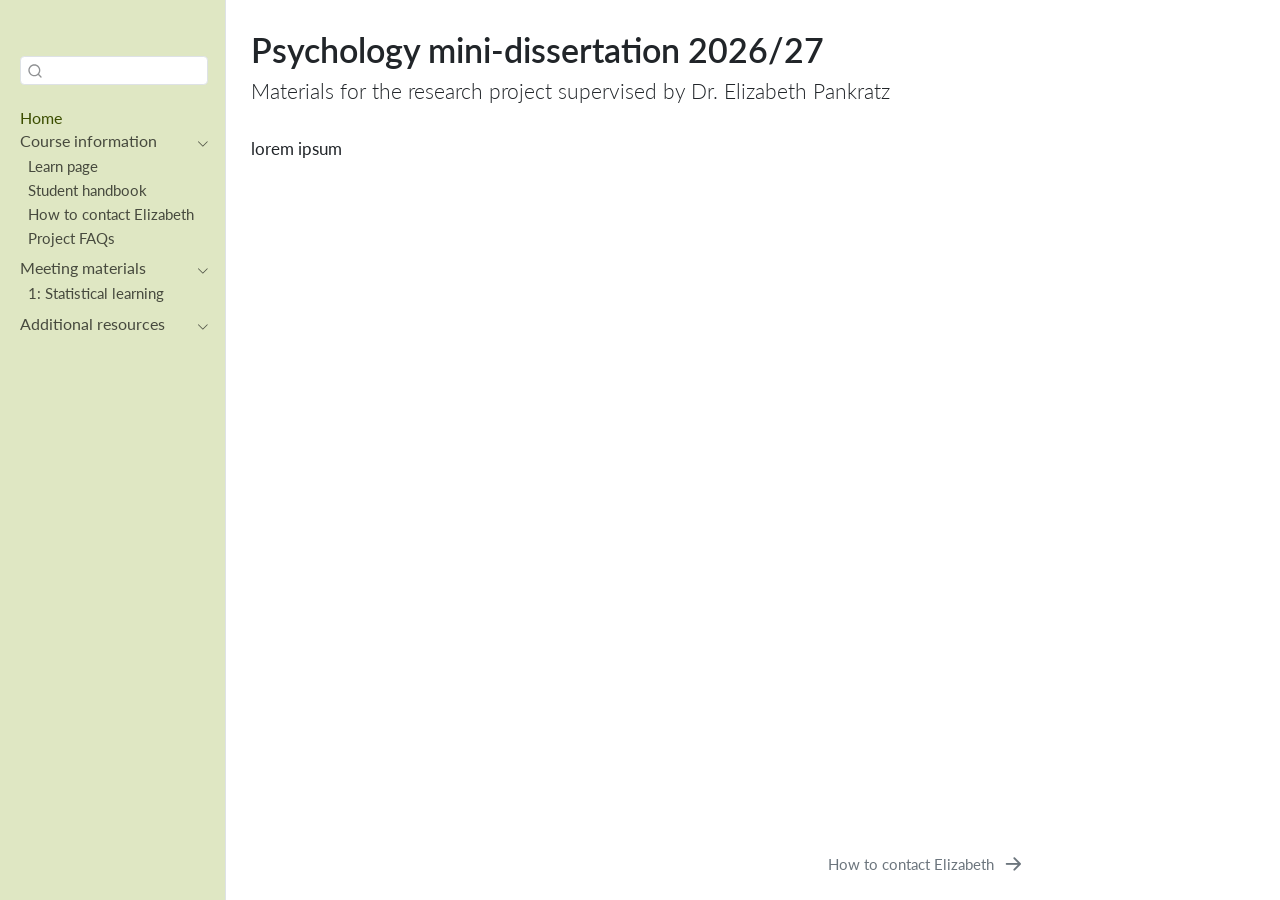
==== docs/index.html @ 341b603c "initial commit" ====
<!DOCTYPE html>
<html xmlns="http://www.w3.org/1999/xhtml" lang="en" xml:lang="en"><head>

<meta charset="utf-8">
<meta name="generator" content="quarto-1.8.24">

<meta name="viewport" content="width=device-width, initial-scale=1.0, user-scalable=yes">


<title>Psychology mini-dissertation 2026/27 – Minidiss 26/27</title>
<style>
code{white-space: pre-wrap;}
span.smallcaps{font-variant: small-caps;}
div.columns{display: flex; gap: min(4vw, 1.5em);}
div.column{flex: auto; overflow-x: auto;}
div.hanging-indent{margin-left: 1.5em; text-indent: -1.5em;}
ul.task-list{list-style: none;}
ul.task-list li input[type="checkbox"] {
  width: 0.8em;
  margin: 0 0.8em 0.2em -1em; /* quarto-specific, see https://github.com/quarto-dev/quarto-cli/issues/4556 */ 
  vertical-align: middle;
}
</style>


<script src="site_libs/quarto-nav/quarto-nav.js"></script>
<script src="site_libs/clipboard/clipboard.min.js"></script>
<script src="site_libs/quarto-search/autocomplete.umd.js"></script>
<script src="site_libs/quarto-search/fuse.min.js"></script>
<script src="site_libs/quarto-search/quarto-search.js"></script>
<meta name="quarto:offset" content="./">
<link href="./info/contact.html" rel="next">
<script src="site_libs/quarto-html/quarto.js" type="module"></script>
<script src="site_libs/quarto-html/tabsets/tabsets.js" type="module"></script>
<script src="site_libs/quarto-html/axe/axe-check.js" type="module"></script>
<script src="site_libs/quarto-html/popper.min.js"></script>
<script src="site_libs/quarto-html/tippy.umd.min.js"></script>
<script src="site_libs/quarto-html/anchor.min.js"></script>
<link href="site_libs/quarto-html/tippy.css" rel="stylesheet">
<link href="site_libs/quarto-html/quarto-syntax-highlighting-dc55a5b9e770e841cd82e46aadbfb9b0.css" rel="stylesheet" id="quarto-text-highlighting-styles">
<script src="site_libs/bootstrap/bootstrap.min.js"></script>
<link href="site_libs/bootstrap/bootstrap-icons.css" rel="stylesheet">
<link href="site_libs/bootstrap/bootstrap-1fd0e3298562fbcdda436fa4a0d8f8a4.min.css" rel="stylesheet" append-hash="true" id="quarto-bootstrap" data-mode="light">
<script id="quarto-search-options" type="application/json">{
  "location": "sidebar",
  "copy-button": false,
  "collapse-after": 3,
  "panel-placement": "start",
  "type": "textbox",
  "limit": 50,
  "keyboard-shortcut": [
    "f",
    "/",
    "s"
  ],
  "show-item-context": false,
  "language": {
    "search-no-results-text": "No results",
    "search-matching-documents-text": "matching documents",
    "search-copy-link-title": "Copy link to search",
    "search-hide-matches-text": "Hide additional matches",
    "search-more-match-text": "more match in this document",
    "search-more-matches-text": "more matches in this document",
    "search-clear-button-title": "Clear",
    "search-text-placeholder": "",
    "search-detached-cancel-button-title": "Cancel",
    "search-submit-button-title": "Submit",
    "search-label": "Search"
  }
}</script>


<link rel="stylesheet" href="styles.css">
</head>

<body class="nav-sidebar docked quarto-light">

<div id="quarto-search-results"></div>
  <header id="quarto-header" class="headroom fixed-top">
  <nav class="quarto-secondary-nav">
    <div class="container-fluid d-flex">
      <button type="button" class="quarto-btn-toggle btn" data-bs-toggle="collapse" role="button" data-bs-target=".quarto-sidebar-collapse-item" aria-controls="quarto-sidebar" aria-expanded="false" aria-label="Toggle sidebar navigation" onclick="if (window.quartoToggleHeadroom) { window.quartoToggleHeadroom(); }">
        <i class="bi bi-layout-text-sidebar-reverse"></i>
      </button>
        <nav class="quarto-page-breadcrumbs" aria-label="breadcrumb"><ol class="breadcrumb"><li class="breadcrumb-item"><a href="./index.html">Home</a></li></ol></nav>
        <a class="flex-grow-1" role="navigation" data-bs-toggle="collapse" data-bs-target=".quarto-sidebar-collapse-item" aria-controls="quarto-sidebar" aria-expanded="false" aria-label="Toggle sidebar navigation" onclick="if (window.quartoToggleHeadroom) { window.quartoToggleHeadroom(); }">      
        </a>
      <button type="button" class="btn quarto-search-button" aria-label="Search" onclick="window.quartoOpenSearch();">
        <i class="bi bi-search"></i>
      </button>
    </div>
  </nav>
</header>
<!-- content -->
<div id="quarto-content" class="quarto-container page-columns page-rows-contents page-layout-article">
<!-- sidebar -->
  <nav id="quarto-sidebar" class="sidebar collapse collapse-horizontal quarto-sidebar-collapse-item sidebar-navigation docked overflow-auto">
    <div class="pt-lg-2 mt-2 text-left sidebar-header">
      <a href="./index.html" class="sidebar-logo-link">
      </a>
      </div>
        <div class="mt-2 flex-shrink-0 align-items-center">
        <div class="sidebar-search">
        <div id="quarto-search" class="" title="Search"></div>
        </div>
        </div>
    <div class="sidebar-menu-container"> 
    <ul class="list-unstyled mt-1">
        <li class="sidebar-item">
  <div class="sidebar-item-container"> 
  <a href="./index.html" class="sidebar-item-text sidebar-link active">
 <span class="menu-text">Home</span></a>
  </div>
</li>
        <li class="sidebar-item sidebar-item-section">
      <div class="sidebar-item-container"> 
            <a class="sidebar-item-text sidebar-link text-start" data-bs-toggle="collapse" data-bs-target="#quarto-sidebar-section-1" role="navigation" aria-expanded="true">
 <span class="menu-text">Course information</span></a>
          <a class="sidebar-item-toggle text-start" data-bs-toggle="collapse" data-bs-target="#quarto-sidebar-section-1" role="navigation" aria-expanded="true" aria-label="Toggle section">
            <i class="bi bi-chevron-right ms-2"></i>
          </a> 
      </div>
      <ul id="quarto-sidebar-section-1" class="collapse list-unstyled sidebar-section depth1 show">  
          <li class="sidebar-item">
  <div class="sidebar-item-container"> 
  <a href="https://elizabethpankratz.github.io/" class="sidebar-item-text sidebar-link" target="_blank">
 <span class="menu-text">Learn page</span></a>
  </div>
</li>
          <li class="sidebar-item">
  <div class="sidebar-item-container"> 
  <a href="https://elizabethpankratz.github.io/" class="sidebar-item-text sidebar-link" target="_blank">
 <span class="menu-text">Student handbook</span></a>
  </div>
</li>
          <li class="sidebar-item">
  <div class="sidebar-item-container"> 
  <a href="./info/contact.html" class="sidebar-item-text sidebar-link">
 <span class="menu-text">How to contact Elizabeth</span></a>
  </div>
</li>
          <li class="sidebar-item">
  <div class="sidebar-item-container"> 
  <a href="./info/faqs.html" class="sidebar-item-text sidebar-link">
 <span class="menu-text">Project FAQs</span></a>
  </div>
</li>
      </ul>
  </li>
        <li class="sidebar-item sidebar-item-section">
      <div class="sidebar-item-container"> 
            <a class="sidebar-item-text sidebar-link text-start" data-bs-toggle="collapse" data-bs-target="#quarto-sidebar-section-2" role="navigation" aria-expanded="true">
 <span class="menu-text">Meeting materials</span></a>
          <a class="sidebar-item-toggle text-start" data-bs-toggle="collapse" data-bs-target="#quarto-sidebar-section-2" role="navigation" aria-expanded="true" aria-label="Toggle section">
            <i class="bi bi-chevron-right ms-2"></i>
          </a> 
      </div>
      <ul id="quarto-sidebar-section-2" class="collapse list-unstyled sidebar-section depth1 show">  
          <li class="sidebar-item">
  <div class="sidebar-item-container"> 
  <a href="./meetings/1.html" class="sidebar-item-text sidebar-link">
 <span class="menu-text">1: Statistical learning</span></a>
  </div>
</li>
      </ul>
  </li>
        <li class="sidebar-item sidebar-item-section">
      <div class="sidebar-item-container"> 
            <a class="sidebar-item-text sidebar-link text-start" data-bs-toggle="collapse" data-bs-target="#quarto-sidebar-section-3" role="navigation" aria-expanded="true">
 <span class="menu-text">Additional resources</span></a>
          <a class="sidebar-item-toggle text-start" data-bs-toggle="collapse" data-bs-target="#quarto-sidebar-section-3" role="navigation" aria-expanded="true" aria-label="Toggle section">
            <i class="bi bi-chevron-right ms-2"></i>
          </a> 
      </div>
      <ul id="quarto-sidebar-section-3" class="collapse list-unstyled sidebar-section depth1 show">  
      </ul>
  </li>
    </ul>
    </div>
</nav>
<div id="quarto-sidebar-glass" class="quarto-sidebar-collapse-item" data-bs-toggle="collapse" data-bs-target=".quarto-sidebar-collapse-item"></div>
<!-- margin-sidebar -->
    <div id="quarto-margin-sidebar" class="sidebar margin-sidebar zindex-bottom">
        
    </div>
<!-- main -->
<main class="content" id="quarto-document-content">

<header id="title-block-header" class="quarto-title-block default">
<div class="quarto-title">
<h1 class="title">Psychology mini-dissertation 2026/27</h1>
<p class="subtitle lead">Materials for the research project supervised by Dr.&nbsp;Elizabeth Pankratz</p>
</div>



<div class="quarto-title-meta">

    
  
    
  </div>
  


</header>


<p>lorem ipsum</p>
<!-- 
 THEME COLOURS:
 
 links (darkest):
 #789C00
 
 navbar (lightest):
 #DFE7C3

 medium:
 #C9D79B
-->



</main> <!-- /main -->
<script id="quarto-html-after-body" type="application/javascript">
  window.document.addEventListener("DOMContentLoaded", function (event) {
    const icon = "";
    const anchorJS = new window.AnchorJS();
    anchorJS.options = {
      placement: 'right',
      icon: icon
    };
    anchorJS.add('.anchored');
    const isCodeAnnotation = (el) => {
      for (const clz of el.classList) {
        if (clz.startsWith('code-annotation-')) {                     
          return true;
        }
      }
      return false;
    }
    const onCopySuccess = function(e) {
      // button target
      const button = e.trigger;
      // don't keep focus
      button.blur();
      // flash "checked"
      button.classList.add('code-copy-button-checked');
      var currentTitle = button.getAttribute("title");
      button.setAttribute("title", "Copied!");
      let tooltip;
      if (window.bootstrap) {
        button.setAttribute("data-bs-toggle", "tooltip");
        button.setAttribute("data-bs-placement", "left");
        button.setAttribute("data-bs-title", "Copied!");
        tooltip = new bootstrap.Tooltip(button, 
          { trigger: "manual", 
            customClass: "code-copy-button-tooltip",
            offset: [0, -8]});
        tooltip.show();    
      }
      setTimeout(function() {
        if (tooltip) {
          tooltip.hide();
          button.removeAttribute("data-bs-title");
          button.removeAttribute("data-bs-toggle");
          button.removeAttribute("data-bs-placement");
        }
        button.setAttribute("title", currentTitle);
        button.classList.remove('code-copy-button-checked');
      }, 1000);
      // clear code selection
      e.clearSelection();
    }
    const getTextToCopy = function(trigger) {
      const outerScaffold = trigger.parentElement.cloneNode(true);
      const codeEl = outerScaffold.querySelector('code');
      for (const childEl of codeEl.children) {
        if (isCodeAnnotation(childEl)) {
          childEl.remove();
        }
      }
      return codeEl.innerText;
    }
    const clipboard = new window.ClipboardJS('.code-copy-button:not([data-in-quarto-modal])', {
      text: getTextToCopy
    });
    clipboard.on('success', onCopySuccess);
    if (window.document.getElementById('quarto-embedded-source-code-modal')) {
      const clipboardModal = new window.ClipboardJS('.code-copy-button[data-in-quarto-modal]', {
        text: getTextToCopy,
        container: window.document.getElementById('quarto-embedded-source-code-modal')
      });
      clipboardModal.on('success', onCopySuccess);
    }
      var localhostRegex = new RegExp(/^(?:http|https):\/\/localhost\:?[0-9]*\//);
      var mailtoRegex = new RegExp(/^mailto:/);
        var filterRegex = new RegExp('/' + window.location.host + '/');
      var isInternal = (href) => {
          return filterRegex.test(href) || localhostRegex.test(href) || mailtoRegex.test(href);
      }
      // Inspect non-navigation links and adorn them if external
     var links = window.document.querySelectorAll('a[href]:not(.nav-link):not(.navbar-brand):not(.toc-action):not(.sidebar-link):not(.sidebar-item-toggle):not(.pagination-link):not(.no-external):not([aria-hidden]):not(.dropdown-item):not(.quarto-navigation-tool):not(.about-link)');
      for (var i=0; i<links.length; i++) {
        const link = links[i];
        if (!isInternal(link.href)) {
          // undo the damage that might have been done by quarto-nav.js in the case of
          // links that we want to consider external
          if (link.dataset.originalHref !== undefined) {
            link.href = link.dataset.originalHref;
          }
        }
      }
    function tippyHover(el, contentFn, onTriggerFn, onUntriggerFn) {
      const config = {
        allowHTML: true,
        maxWidth: 500,
        delay: 100,
        arrow: false,
        appendTo: function(el) {
            return el.parentElement;
        },
        interactive: true,
        interactiveBorder: 10,
        theme: 'quarto',
        placement: 'bottom-start',
      };
      if (contentFn) {
        config.content = contentFn;
      }
      if (onTriggerFn) {
        config.onTrigger = onTriggerFn;
      }
      if (onUntriggerFn) {
        config.onUntrigger = onUntriggerFn;
      }
      window.tippy(el, config); 
    }
    const noterefs = window.document.querySelectorAll('a[role="doc-noteref"]');
    for (var i=0; i<noterefs.length; i++) {
      const ref = noterefs[i];
      tippyHover(ref, function() {
        // use id or data attribute instead here
        let href = ref.getAttribute('data-footnote-href') || ref.getAttribute('href');
        try { href = new URL(href).hash; } catch {}
        const id = href.replace(/^#\/?/, "");
        const note = window.document.getElementById(id);
        if (note) {
          return note.innerHTML;
        } else {
          return "";
        }
      });
    }
    const xrefs = window.document.querySelectorAll('a.quarto-xref');
    const processXRef = (id, note) => {
      // Strip column container classes
      const stripColumnClz = (el) => {
        el.classList.remove("page-full", "page-columns");
        if (el.children) {
          for (const child of el.children) {
            stripColumnClz(child);
          }
        }
      }
      stripColumnClz(note)
      if (id === null || id.startsWith('sec-')) {
        // Special case sections, only their first couple elements
        const container = document.createElement("div");
        if (note.children && note.children.length > 2) {
          container.appendChild(note.children[0].cloneNode(true));
          for (let i = 1; i < note.children.length; i++) {
            const child = note.children[i];
            if (child.tagName === "P" && child.innerText === "") {
              continue;
            } else {
              container.appendChild(child.cloneNode(true));
              break;
            }
          }
          if (window.Quarto?.typesetMath) {
            window.Quarto.typesetMath(container);
          }
          return container.innerHTML
        } else {
          if (window.Quarto?.typesetMath) {
            window.Quarto.typesetMath(note);
          }
          return note.innerHTML;
        }
      } else {
        // Remove any anchor links if they are present
        const anchorLink = note.querySelector('a.anchorjs-link');
        if (anchorLink) {
          anchorLink.remove();
        }
        if (window.Quarto?.typesetMath) {
          window.Quarto.typesetMath(note);
        }
        if (note.classList.contains("callout")) {
          return note.outerHTML;
        } else {
          return note.innerHTML;
        }
      }
    }
    for (var i=0; i<xrefs.length; i++) {
      const xref = xrefs[i];
      tippyHover(xref, undefined, function(instance) {
        instance.disable();
        let url = xref.getAttribute('href');
        let hash = undefined; 
        if (url.startsWith('#')) {
          hash = url;
        } else {
          try { hash = new URL(url).hash; } catch {}
        }
        if (hash) {
          const id = hash.replace(/^#\/?/, "");
          const note = window.document.getElementById(id);
          if (note !== null) {
            try {
              const html = processXRef(id, note.cloneNode(true));
              instance.setContent(html);
            } finally {
              instance.enable();
              instance.show();
            }
          } else {
            // See if we can fetch this
            fetch(url.split('#')[0])
            .then(res => res.text())
            .then(html => {
              const parser = new DOMParser();
              const htmlDoc = parser.parseFromString(html, "text/html");
              const note = htmlDoc.getElementById(id);
              if (note !== null) {
                const html = processXRef(id, note);
                instance.setContent(html);
              } 
            }).finally(() => {
              instance.enable();
              instance.show();
            });
          }
        } else {
          // See if we can fetch a full url (with no hash to target)
          // This is a special case and we should probably do some content thinning / targeting
          fetch(url)
          .then(res => res.text())
          .then(html => {
            const parser = new DOMParser();
            const htmlDoc = parser.parseFromString(html, "text/html");
            const note = htmlDoc.querySelector('main.content');
            if (note !== null) {
              // This should only happen for chapter cross references
              // (since there is no id in the URL)
              // remove the first header
              if (note.children.length > 0 && note.children[0].tagName === "HEADER") {
                note.children[0].remove();
              }
              const html = processXRef(null, note);
              instance.setContent(html);
            } 
          }).finally(() => {
            instance.enable();
            instance.show();
          });
        }
      }, function(instance) {
      });
    }
        let selectedAnnoteEl;
        const selectorForAnnotation = ( cell, annotation) => {
          let cellAttr = 'data-code-cell="' + cell + '"';
          let lineAttr = 'data-code-annotation="' +  annotation + '"';
          const selector = 'span[' + cellAttr + '][' + lineAttr + ']';
          return selector;
        }
        const selectCodeLines = (annoteEl) => {
          const doc = window.document;
          const targetCell = annoteEl.getAttribute("data-target-cell");
          const targetAnnotation = annoteEl.getAttribute("data-target-annotation");
          const annoteSpan = window.document.querySelector(selectorForAnnotation(targetCell, targetAnnotation));
          const lines = annoteSpan.getAttribute("data-code-lines").split(",");
          const lineIds = lines.map((line) => {
            return targetCell + "-" + line;
          })
          let top = null;
          let height = null;
          let parent = null;
          if (lineIds.length > 0) {
              //compute the position of the single el (top and bottom and make a div)
              const el = window.document.getElementById(lineIds[0]);
              top = el.offsetTop;
              height = el.offsetHeight;
              parent = el.parentElement.parentElement;
            if (lineIds.length > 1) {
              const lastEl = window.document.getElementById(lineIds[lineIds.length - 1]);
              const bottom = lastEl.offsetTop + lastEl.offsetHeight;
              height = bottom - top;
            }
            if (top !== null && height !== null && parent !== null) {
              // cook up a div (if necessary) and position it 
              let div = window.document.getElementById("code-annotation-line-highlight");
              if (div === null) {
                div = window.document.createElement("div");
                div.setAttribute("id", "code-annotation-line-highlight");
                div.style.position = 'absolute';
                parent.appendChild(div);
              }
              div.style.top = top - 2 + "px";
              div.style.height = height + 4 + "px";
              div.style.left = 0;
              let gutterDiv = window.document.getElementById("code-annotation-line-highlight-gutter");
              if (gutterDiv === null) {
                gutterDiv = window.document.createElement("div");
                gutterDiv.setAttribute("id", "code-annotation-line-highlight-gutter");
                gutterDiv.style.position = 'absolute';
                const codeCell = window.document.getElementById(targetCell);
                const gutter = codeCell.querySelector('.code-annotation-gutter');
                gutter.appendChild(gutterDiv);
              }
              gutterDiv.style.top = top - 2 + "px";
              gutterDiv.style.height = height + 4 + "px";
            }
            selectedAnnoteEl = annoteEl;
          }
        };
        const unselectCodeLines = () => {
          const elementsIds = ["code-annotation-line-highlight", "code-annotation-line-highlight-gutter"];
          elementsIds.forEach((elId) => {
            const div = window.document.getElementById(elId);
            if (div) {
              div.remove();
            }
          });
          selectedAnnoteEl = undefined;
        };
          // Handle positioning of the toggle
      window.addEventListener(
        "resize",
        throttle(() => {
          elRect = undefined;
          if (selectedAnnoteEl) {
            selectCodeLines(selectedAnnoteEl);
          }
        }, 10)
      );
      function throttle(fn, ms) {
      let throttle = false;
      let timer;
        return (...args) => {
          if(!throttle) { // first call gets through
              fn.apply(this, args);
              throttle = true;
          } else { // all the others get throttled
              if(timer) clearTimeout(timer); // cancel #2
              timer = setTimeout(() => {
                fn.apply(this, args);
                timer = throttle = false;
              }, ms);
          }
        };
      }
        // Attach click handler to the DT
        const annoteDls = window.document.querySelectorAll('dt[data-target-cell]');
        for (const annoteDlNode of annoteDls) {
          annoteDlNode.addEventListener('click', (event) => {
            const clickedEl = event.target;
            if (clickedEl !== selectedAnnoteEl) {
              unselectCodeLines();
              const activeEl = window.document.querySelector('dt[data-target-cell].code-annotation-active');
              if (activeEl) {
                activeEl.classList.remove('code-annotation-active');
              }
              selectCodeLines(clickedEl);
              clickedEl.classList.add('code-annotation-active');
            } else {
              // Unselect the line
              unselectCodeLines();
              clickedEl.classList.remove('code-annotation-active');
            }
          });
        }
    const findCites = (el) => {
      const parentEl = el.parentElement;
      if (parentEl) {
        const cites = parentEl.dataset.cites;
        if (cites) {
          return {
            el,
            cites: cites.split(' ')
          };
        } else {
          return findCites(el.parentElement)
        }
      } else {
        return undefined;
      }
    };
    var bibliorefs = window.document.querySelectorAll('a[role="doc-biblioref"]');
    for (var i=0; i<bibliorefs.length; i++) {
      const ref = bibliorefs[i];
      const citeInfo = findCites(ref);
      if (citeInfo) {
        tippyHover(citeInfo.el, function() {
          var popup = window.document.createElement('div');
          citeInfo.cites.forEach(function(cite) {
            var citeDiv = window.document.createElement('div');
            citeDiv.classList.add('hanging-indent');
            citeDiv.classList.add('csl-entry');
            var biblioDiv = window.document.getElementById('ref-' + cite);
            if (biblioDiv) {
              citeDiv.innerHTML = biblioDiv.innerHTML;
            }
            popup.appendChild(citeDiv);
          });
          return popup.innerHTML;
        });
      }
    }
  });
  </script>
<nav class="page-navigation">
  <div class="nav-page nav-page-previous">
  </div>
  <div class="nav-page nav-page-next">
      <a href="./info/contact.html" class="pagination-link" aria-label="How to contact Elizabeth">
        <span class="nav-page-text">How to contact Elizabeth</span> <i class="bi bi-arrow-right-short"></i>
      </a>
  </div>
</nav>
</div> <!-- /content -->




</body></html>
---- docs/site_libs/quarto-html/tippy.css ----
.tippy-box[data-animation=fade][data-state=hidden]{opacity:0}[data-tippy-root]{max-width:calc(100vw - 10px)}.tippy-box{position:relative;background-color:#333;color:#fff;border-radius:4px;font-size:14px;line-height:1.4;white-space:normal;outline:0;transition-property:transform,visibility,opacity}.tippy-box[data-placement^=top]>.tippy-arrow{bottom:0}.tippy-box[data-placement^=top]>.tippy-arrow:before{bottom:-7px;left:0;border-width:8px 8px 0;border-top-color:initial;transform-origin:center top}.tippy-box[data-placement^=bottom]>.tippy-arrow{top:0}.tippy-box[data-placement^=bottom]>.tippy-arrow:before{top:-7px;left:0;border-width:0 8px 8px;border-bottom-color:initial;transform-origin:center bottom}.tippy-box[data-placement^=left]>.tippy-arrow{right:0}.tippy-box[data-placement^=left]>.tippy-arrow:before{border-width:8px 0 8px 8px;border-left-color:initial;right:-7px;transform-origin:center left}.tippy-box[data-placement^=right]>.tippy-arrow{left:0}.tippy-box[data-placement^=right]>.tippy-arrow:before{left:-7px;border-width:8px 8px 8px 0;border-right-color:initial;transform-origin:center right}.tippy-box[data-inertia][data-state=visible]{transition-timing-function:cubic-bezier(.54,1.5,.38,1.11)}.tippy-arrow{width:16px;height:16px;color:#333}.tippy-arrow:before{content:"";position:absolute;border-color:transparent;border-style:solid}.tippy-content{position:relative;padding:5px 9px;z-index:1}
---- docs/site_libs/quarto-html/quarto-syntax-highlighting-dc55a5b9e770e841cd82e46aadbfb9b0.css ----
/* quarto syntax highlight colors */
:root {
  --quarto-hl-ot-color: #003B4F;
  --quarto-hl-at-color: #657422;
  --quarto-hl-ss-color: #20794D;
  --quarto-hl-an-color: #5E5E5E;
  --quarto-hl-fu-color: #4758AB;
  --quarto-hl-st-color: #20794D;
  --quarto-hl-cf-color: #003B4F;
  --quarto-hl-op-color: #5E5E5E;
  --quarto-hl-er-color: #AD0000;
  --quarto-hl-bn-color: #AD0000;
  --quarto-hl-al-color: #AD0000;
  --quarto-hl-va-color: #111111;
  --quarto-hl-bu-color: inherit;
  --quarto-hl-ex-color: inherit;
  --quarto-hl-pp-color: #AD0000;
  --quarto-hl-in-color: #5E5E5E;
  --quarto-hl-vs-color: #20794D;
  --quarto-hl-wa-color: #5E5E5E;
  --quarto-hl-do-color: #5E5E5E;
  --quarto-hl-im-color: #00769E;
  --quarto-hl-ch-color: #20794D;
  --quarto-hl-dt-color: #AD0000;
  --quarto-hl-fl-color: #AD0000;
  --quarto-hl-co-color: #5E5E5E;
  --quarto-hl-cv-color: #5E5E5E;
  --quarto-hl-cn-color: #8f5902;
  --quarto-hl-sc-color: #5E5E5E;
  --quarto-hl-dv-color: #AD0000;
  --quarto-hl-kw-color: #003B4F;
}

/* other quarto variables */
:root {
  --quarto-font-monospace: SFMono-Regular, Menlo, Monaco, Consolas, "Liberation Mono", "Courier New", monospace;
}

/* syntax highlight based on Pandoc's rules */
pre > code.sourceCode > span {
  color: #003B4F;
}

code.sourceCode > span {
  color: #003B4F;
}

div.sourceCode,
div.sourceCode pre.sourceCode {
  color: #003B4F;
}

/* Normal */
code span {
  color: #003B4F;
}

/* Alert */
code span.al {
  color: #AD0000;
  font-style: inherit;
}

/* Annotation */
code span.an {
  color: #5E5E5E;
  font-style: inherit;
}

/* Attribute */
code span.at {
  color: #657422;
  font-style: inherit;
}

/* BaseN */
code span.bn {
  color: #AD0000;
  font-style: inherit;
}

/* BuiltIn */
code span.bu {
  font-style: inherit;
}

/* ControlFlow */
code span.cf {
  color: #003B4F;
  font-weight: bold;
  font-style: inherit;
}

/* Char */
code span.ch {
  color: #20794D;
  font-style: inherit;
}

/* Constant */
code span.cn {
  color: #8f5902;
  font-style: inherit;
}

/* Comment */
code span.co {
  color: #5E5E5E;
  font-style: inherit;
}

/* CommentVar */
code span.cv {
  color: #5E5E5E;
  font-style: italic;
}

/* Documentation */
code span.do {
  color: #5E5E5E;
  font-style: italic;
}

/* DataType */
code span.dt {
  color: #AD0000;
  font-style: inherit;
}

/* DecVal */
code span.dv {
  color: #AD0000;
  font-style: inherit;
}

/* Error */
code span.er {
  color: #AD0000;
  font-style: inherit;
}

/* Extension */
code span.ex {
  font-style: inherit;
}

/* Float */
code span.fl {
  color: #AD0000;
  font-style: inherit;
}

/* Function */
code span.fu {
  color: #4758AB;
  font-style: inherit;
}

/* Import */
code span.im {
  color: #00769E;
  font-style: inherit;
}

/* Information */
code span.in {
  color: #5E5E5E;
  font-style: inherit;
}

/* Keyword */
code span.kw {
  color: #003B4F;
  font-weight: bold;
  font-style: inherit;
}

/* Operator */
code span.op {
  color: #5E5E5E;
  font-style: inherit;
}

/* Other */
code span.ot {
  color: #003B4F;
  font-style: inherit;
}

/* Preprocessor */
code span.pp {
  color: #AD0000;
  font-style: inherit;
}

/* SpecialChar */
code span.sc {
  color: #5E5E5E;
  font-style: inherit;
}

/* SpecialString */
code span.ss {
  color: #20794D;
  font-style: inherit;
}

/* String */
code span.st {
  color: #20794D;
  font-style: inherit;
}

/* Variable */
code span.va {
  color: #111111;
  font-style: inherit;
}

/* VerbatimString */
code span.vs {
  color: #20794D;
  font-style: inherit;
}

/* Warning */
code span.wa {
  color: #5E5E5E;
  font-style: italic;
}

.prevent-inlining {
  content: "</";
}

/*# sourceMappingURL=21f0b8dca5c347bd0a806dc2ce2adfe3.css.map */
---- docs/styles.css ----
/* css styles */
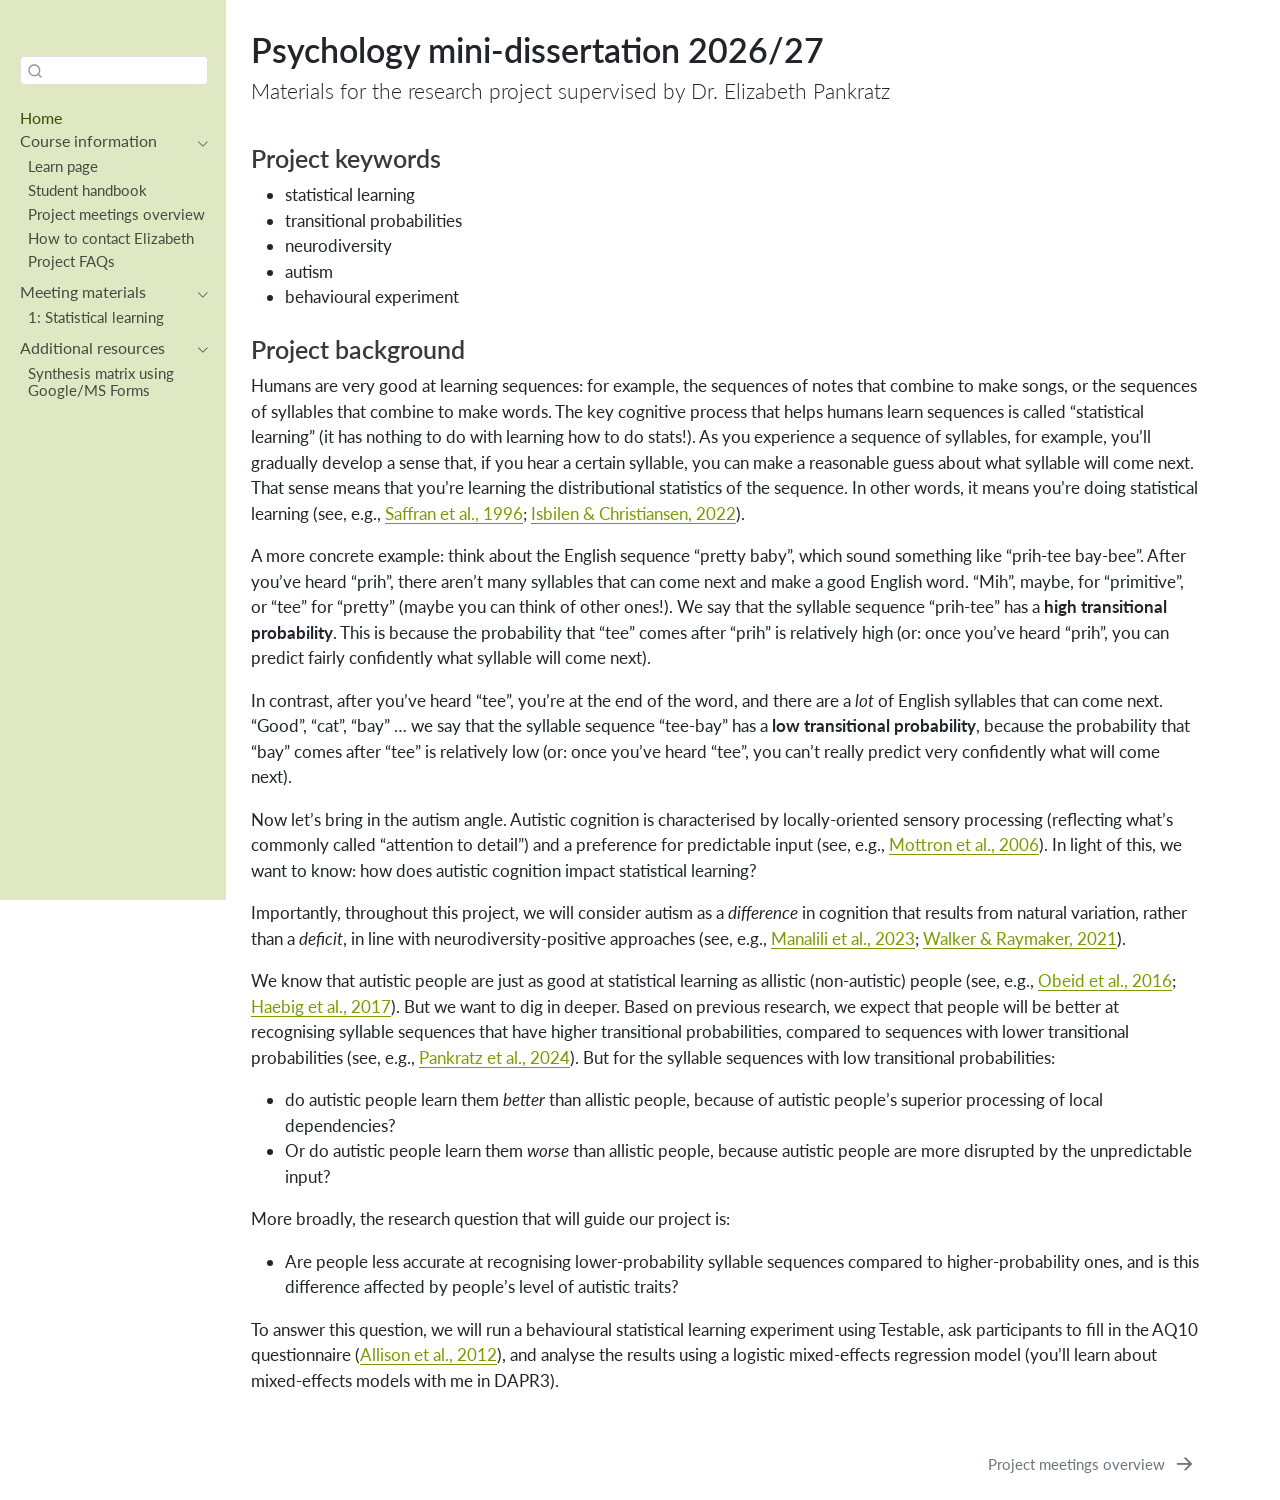
==== commit e21a1f8e: "flesh out website" ====
--- a/docs/index.html
+++ b/docs/index.html
@@ -29,7 +29,7 @@
 <script src="site_libs/quarto-search/fuse.min.js"></script>
 <script src="site_libs/quarto-search/quarto-search.js"></script>
 <meta name="quarto:offset" content="./">
-<link href="./info/contact.html" rel="next">
+<link href="./info/sched.html" rel="next">
 <script src="site_libs/quarto-html/quarto.js" type="module"></script>
 <script src="site_libs/quarto-html/tabsets/tabsets.js" type="module"></script>
 <script src="site_libs/quarto-html/axe/axe-check.js" type="module"></script>
@@ -73,7 +73,7 @@
 <link rel="stylesheet" href="styles.css">
 </head>
 
-<body class="nav-sidebar docked quarto-light">
+<body class="nav-sidebar docked fullcontent quarto-light">
 
 <div id="quarto-search-results"></div>
   <header id="quarto-header" class="headroom fixed-top">
@@ -135,6 +135,12 @@
 </li>
           <li class="sidebar-item">
   <div class="sidebar-item-container"> 
+  <a href="./info/sched.html" class="sidebar-item-text sidebar-link">
+ <span class="menu-text">Project meetings overview</span></a>
+  </div>
+</li>
+          <li class="sidebar-item">
+  <div class="sidebar-item-container"> 
   <a href="./info/contact.html" class="sidebar-item-text sidebar-link">
  <span class="menu-text">How to contact Elizabeth</span></a>
   </div>
@@ -173,6 +179,12 @@
           </a> 
       </div>
       <ul id="quarto-sidebar-section-3" class="collapse list-unstyled sidebar-section depth1 show">  
+          <li class="sidebar-item">
+  <div class="sidebar-item-container"> 
+  <a href="https://elizabethpankratz.github.io/posts/01-phd-litreview/" class="sidebar-item-text sidebar-link" target="_blank">
+ <span class="menu-text">Synthesis matrix using Google/MS Forms</span></a>
+  </div>
+</li>
       </ul>
   </li>
     </ul>
@@ -180,9 +192,7 @@
 </nav>
 <div id="quarto-sidebar-glass" class="quarto-sidebar-collapse-item" data-bs-toggle="collapse" data-bs-target=".quarto-sidebar-collapse-item"></div>
 <!-- margin-sidebar -->
-    <div id="quarto-margin-sidebar" class="sidebar margin-sidebar zindex-bottom">
-        
-    </div>
+    
 <!-- main -->
 <main class="content" id="quarto-document-content">
 
@@ -206,7 +216,33 @@
 </header>
 
 
-<p>lorem ipsum</p>
+<section id="project-keywords" class="level3">
+<h3 class="anchored" data-anchor-id="project-keywords">Project keywords</h3>
+<ul>
+<li>statistical learning</li>
+<li>transitional probabilities</li>
+<li>neurodiversity</li>
+<li>autism</li>
+<li>behavioural experiment</li>
+</ul>
+</section>
+<section id="project-background" class="level3">
+<h3 class="anchored" data-anchor-id="project-background">Project background</h3>
+<p>Humans are very good at learning sequences: for example, the sequences of notes that combine to make songs, or the sequences of syllables that combine to make words. The key cognitive process that helps humans learn sequences is called “statistical learning” (it has nothing to do with learning how to do stats!). As you experience a sequence of syllables, for example, you’ll gradually develop a sense that, if you hear a certain syllable, you can make a reasonable guess about what syllable will come next. That sense means that you’re learning the distributional statistics of the sequence. In other words, it means you’re doing statistical learning (see, e.g., <a href="https://linkinghub.elsevier.com/retrieve/pii/S0749596X96900327" target="_blank">Saffran et al., 1996</a>; <a href="https://onlinelibrary.wiley.com/doi/10.1111/cogs.13198" target="_blank">Isbilen &amp; Christiansen, 2022</a>).</p>
+<p>A more concrete example: think about the English sequence “pretty baby”, which sound something like “prih-tee bay-bee”. After you’ve heard “prih”, there aren’t many syllables that can come next and make a good English word. “Mih”, maybe, for “primitive”, or “tee” for “pretty” (maybe you can think of other ones!). We say that the syllable sequence “prih-tee” has a <strong>high transitional probability</strong>. This is because the probability that “tee” comes after “prih” is relatively high (or: once you’ve heard “prih”, you can predict fairly confidently what syllable will come next).</p>
+<p>In contrast, after you’ve heard “tee”, you’re at the end of the word, and there are a <em>lot</em> of English syllables that can come next. “Good”, “cat”, “bay” … we say that the syllable sequence “tee-bay” has a <strong>low transitional probability</strong>, because the probability that “bay” comes after “tee” is relatively low (or: once you’ve heard “tee”, you can’t really predict very confidently what will come next).</p>
+<p>Now let’s bring in the autism angle. Autistic cognition is characterised by locally-oriented sensory processing (reflecting what’s commonly called “attention to detail”) and a preference for predictable input (see, e.g., <a href="http://link.springer.com/10.1007/s10803-005-0040-7" target="_blank">Mottron et al., 2006</a>). In light of this, we want to know: how does autistic cognition impact statistical learning?</p>
+<p>Importantly, throughout this project, we will consider autism as a <em>difference</em> in cognition that results from natural variation, rather than a <em>deficit</em>, in line with neurodiversity-positive approaches (see, e.g., <a href="https://onlinelibrary.wiley.com/doi/10.1111/cogs.13255" target="_blank">Manalili et al., 2023</a>; <a href="https://www.liebertpub.com/doi/10.1089/aut.2020.29014.njw" target="_blank">Walker &amp; Raymaker, 2021</a>).</p>
+<p>We know that autistic people are just as good at statistical learning as allistic (non-autistic) people (see, e.g., <a href="http://journal.frontiersin.org/Article/10.3389/fpsyg.2016.01245/abstract" target="_blank">Obeid et al., 2016</a>; <a href="https://acamh.onlinelibrary.wiley.com/doi/10.1111/jcpp.12734" target="_blank">Haebig et al., 2017</a>). But we want to dig in deeper. Based on previous research, we expect that people will be better at recognising syllable sequences that have higher transitional probabilities, compared to sequences with lower transitional probabilities (see, e.g., <a href="https://onlinelibrary.wiley.com/doi/10.1111/cogs.13429" target="_blank">Pankratz et al., 2024</a>). But for the syllable sequences with low transitional probabilities:</p>
+<ul>
+<li>do autistic people learn them <em>better</em> than allistic people, because of autistic people’s superior processing of local dependencies?</li>
+<li>Or do autistic people learn them <em>worse</em> than allistic people, because autistic people are more disrupted by the unpredictable input?</li>
+</ul>
+<p>More broadly, the research question that will guide our project is:</p>
+<ul>
+<li>Are people less accurate at recognising lower-probability syllable sequences compared to higher-probability ones, and is this difference affected by people’s level of autistic traits?</li>
+</ul>
+<p>To answer this question, we will run a behavioural statistical learning experiment using Testable, ask participants to fill in the AQ10 questionnaire (<a href="https://www.jaacap.org/article/S0890-8567(11)01033-1/abstract" target="_blank">Allison et al., 2012</a>), and analyse the results using a logistic mixed-effects regression model (you’ll learn about mixed-effects models with me in DAPR3).</p>
 <!-- 
  THEME COLOURS:
  
@@ -221,6 +257,7 @@
 -->
 
 
+</section>
 
 </main> <!-- /main -->
 <script id="quarto-html-after-body" type="application/javascript">
@@ -627,8 +664,8 @@
   <div class="nav-page nav-page-previous">
   </div>
   <div class="nav-page nav-page-next">
-      <a href="./info/contact.html" class="pagination-link" aria-label="How to contact Elizabeth">
-        <span class="nav-page-text">How to contact Elizabeth</span> <i class="bi bi-arrow-right-short"></i>
+      <a href="./info/sched.html" class="pagination-link" aria-label="Project meetings overview">
+        <span class="nav-page-text">Project meetings overview</span> <i class="bi bi-arrow-right-short"></i>
       </a>
   </div>
 </nav>
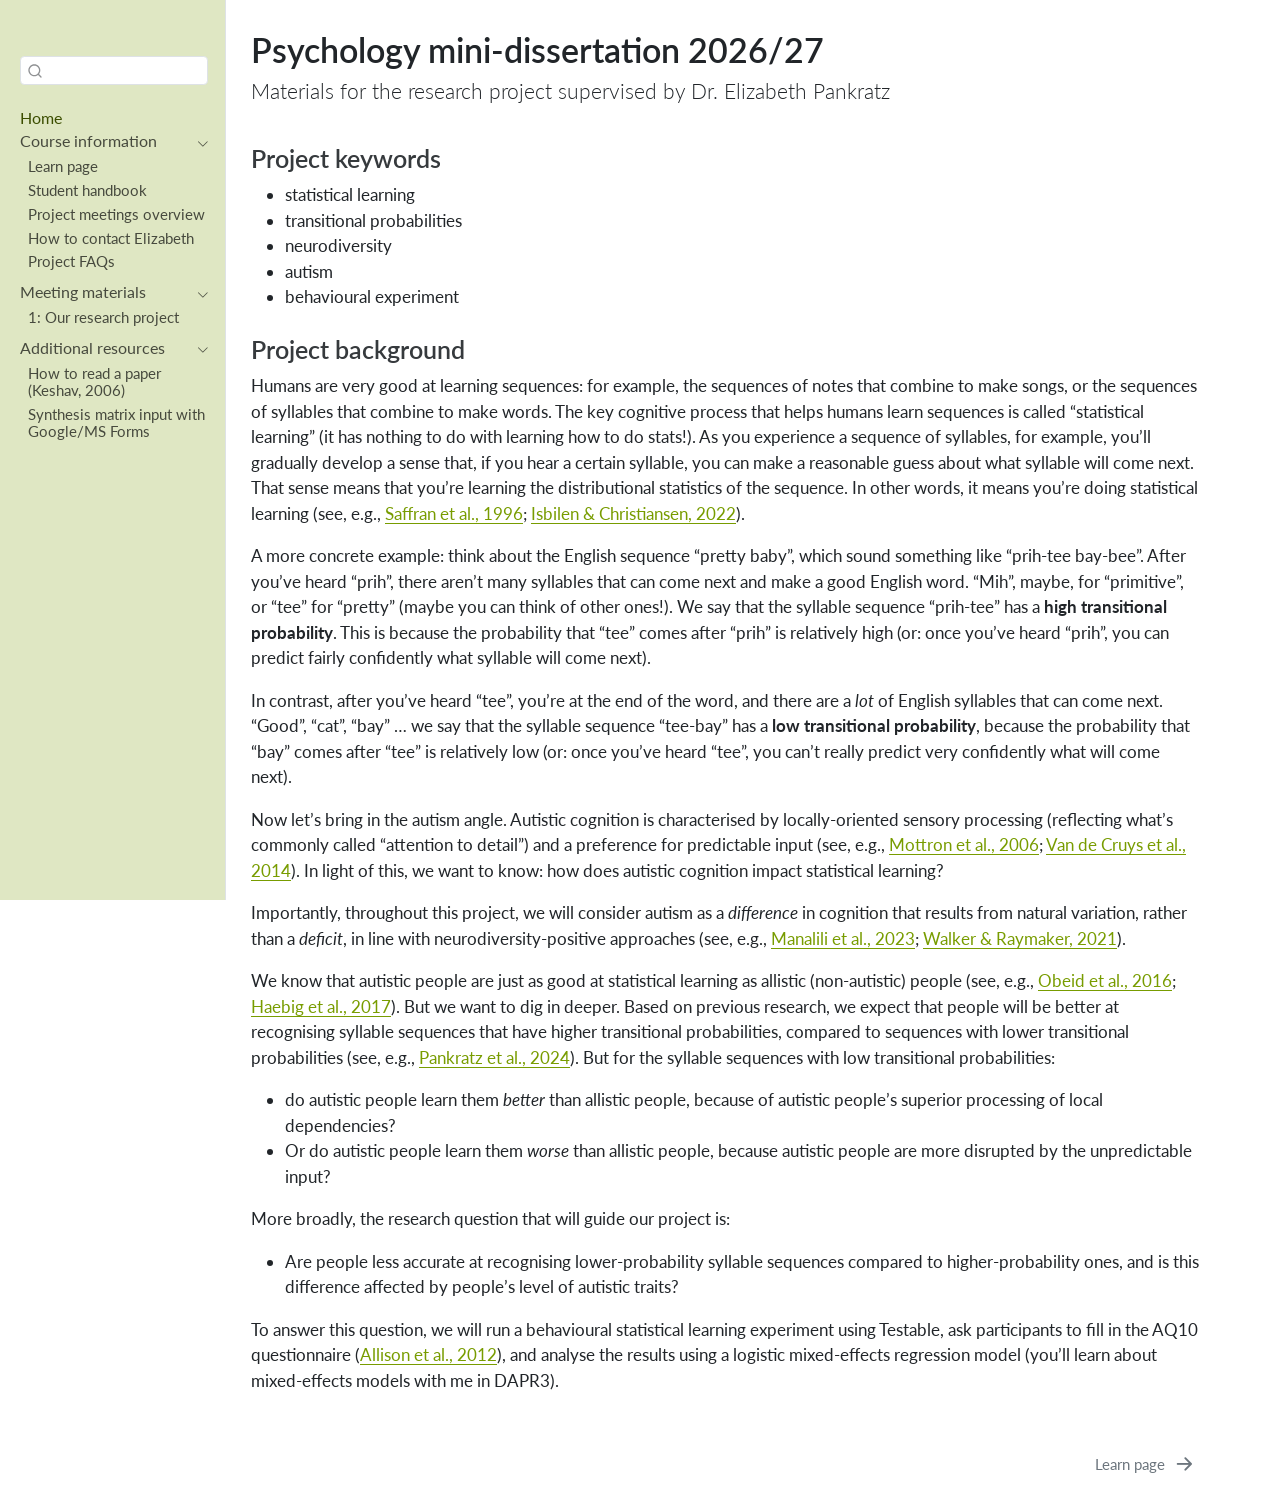
==== commit a43b99d1: "update meeting 1 handout and pages" ====
--- a/docs/index.html
+++ b/docs/index.html
@@ -29,7 +29,7 @@
 <script src="site_libs/quarto-search/fuse.min.js"></script>
 <script src="site_libs/quarto-search/quarto-search.js"></script>
 <meta name="quarto:offset" content="./">
-<link href="./info/sched.html" rel="next">
+<link href="./TODO" rel="next">
 <script src="site_libs/quarto-html/quarto.js" type="module"></script>
 <script src="site_libs/quarto-html/tabsets/tabsets.js" type="module"></script>
 <script src="site_libs/quarto-html/axe/axe-check.js" type="module"></script>
@@ -123,13 +123,13 @@
       <ul id="quarto-sidebar-section-1" class="collapse list-unstyled sidebar-section depth1 show">  
           <li class="sidebar-item">
   <div class="sidebar-item-container"> 
-  <a href="https://elizabethpankratz.github.io/" class="sidebar-item-text sidebar-link" target="_blank">
+  <a href="./TODO" class="sidebar-item-text sidebar-link" target="_blank">
  <span class="menu-text">Learn page</span></a>
   </div>
 </li>
           <li class="sidebar-item">
   <div class="sidebar-item-container"> 
-  <a href="https://elizabethpankratz.github.io/" class="sidebar-item-text sidebar-link" target="_blank">
+  <a href="./TODO" class="sidebar-item-text sidebar-link" target="_blank">
  <span class="menu-text">Student handbook</span></a>
   </div>
 </li>
@@ -165,7 +165,7 @@
           <li class="sidebar-item">
   <div class="sidebar-item-container"> 
   <a href="./meetings/1.html" class="sidebar-item-text sidebar-link">
- <span class="menu-text">1: Statistical learning</span></a>
+ <span class="menu-text">1: Our research project</span></a>
   </div>
 </li>
       </ul>
@@ -181,8 +181,14 @@
       <ul id="quarto-sidebar-section-3" class="collapse list-unstyled sidebar-section depth1 show">  
           <li class="sidebar-item">
   <div class="sidebar-item-container"> 
+  <a href="https://dl.acm.org/doi/10.1145/1273445.1273458" class="sidebar-item-text sidebar-link" target="_blank">
+ <span class="menu-text">How to read a paper (Keshav, 2006)</span></a>
+  </div>
+</li>
+          <li class="sidebar-item">
+  <div class="sidebar-item-container"> 
   <a href="https://elizabethpankratz.github.io/posts/01-phd-litreview/" class="sidebar-item-text sidebar-link" target="_blank">
- <span class="menu-text">Synthesis matrix using Google/MS Forms</span></a>
+ <span class="menu-text">Synthesis matrix input with Google/MS Forms</span></a>
   </div>
 </li>
       </ul>
@@ -231,7 +237,7 @@
 <p>Humans are very good at learning sequences: for example, the sequences of notes that combine to make songs, or the sequences of syllables that combine to make words. The key cognitive process that helps humans learn sequences is called “statistical learning” (it has nothing to do with learning how to do stats!). As you experience a sequence of syllables, for example, you’ll gradually develop a sense that, if you hear a certain syllable, you can make a reasonable guess about what syllable will come next. That sense means that you’re learning the distributional statistics of the sequence. In other words, it means you’re doing statistical learning (see, e.g., <a href="https://linkinghub.elsevier.com/retrieve/pii/S0749596X96900327" target="_blank">Saffran et al., 1996</a>; <a href="https://onlinelibrary.wiley.com/doi/10.1111/cogs.13198" target="_blank">Isbilen &amp; Christiansen, 2022</a>).</p>
 <p>A more concrete example: think about the English sequence “pretty baby”, which sound something like “prih-tee bay-bee”. After you’ve heard “prih”, there aren’t many syllables that can come next and make a good English word. “Mih”, maybe, for “primitive”, or “tee” for “pretty” (maybe you can think of other ones!). We say that the syllable sequence “prih-tee” has a <strong>high transitional probability</strong>. This is because the probability that “tee” comes after “prih” is relatively high (or: once you’ve heard “prih”, you can predict fairly confidently what syllable will come next).</p>
 <p>In contrast, after you’ve heard “tee”, you’re at the end of the word, and there are a <em>lot</em> of English syllables that can come next. “Good”, “cat”, “bay” … we say that the syllable sequence “tee-bay” has a <strong>low transitional probability</strong>, because the probability that “bay” comes after “tee” is relatively low (or: once you’ve heard “tee”, you can’t really predict very confidently what will come next).</p>
-<p>Now let’s bring in the autism angle. Autistic cognition is characterised by locally-oriented sensory processing (reflecting what’s commonly called “attention to detail”) and a preference for predictable input (see, e.g., <a href="http://link.springer.com/10.1007/s10803-005-0040-7" target="_blank">Mottron et al., 2006</a>). In light of this, we want to know: how does autistic cognition impact statistical learning?</p>
+<p>Now let’s bring in the autism angle. Autistic cognition is characterised by locally-oriented sensory processing (reflecting what’s commonly called “attention to detail”) and a preference for predictable input (see, e.g., <a href="http://link.springer.com/10.1007/s10803-005-0040-7" target="_blank">Mottron et al., 2006</a>; <a href="https://doi.apa.org/doi/10.1037/a0037665" target="_blank">Van de Cruys et al., 2014</a>). In light of this, we want to know: how does autistic cognition impact statistical learning?</p>
 <p>Importantly, throughout this project, we will consider autism as a <em>difference</em> in cognition that results from natural variation, rather than a <em>deficit</em>, in line with neurodiversity-positive approaches (see, e.g., <a href="https://onlinelibrary.wiley.com/doi/10.1111/cogs.13255" target="_blank">Manalili et al., 2023</a>; <a href="https://www.liebertpub.com/doi/10.1089/aut.2020.29014.njw" target="_blank">Walker &amp; Raymaker, 2021</a>).</p>
 <p>We know that autistic people are just as good at statistical learning as allistic (non-autistic) people (see, e.g., <a href="http://journal.frontiersin.org/Article/10.3389/fpsyg.2016.01245/abstract" target="_blank">Obeid et al., 2016</a>; <a href="https://acamh.onlinelibrary.wiley.com/doi/10.1111/jcpp.12734" target="_blank">Haebig et al., 2017</a>). But we want to dig in deeper. Based on previous research, we expect that people will be better at recognising syllable sequences that have higher transitional probabilities, compared to sequences with lower transitional probabilities (see, e.g., <a href="https://onlinelibrary.wiley.com/doi/10.1111/cogs.13429" target="_blank">Pankratz et al., 2024</a>). But for the syllable sequences with low transitional probabilities:</p>
 <ul>
@@ -664,8 +670,8 @@
   <div class="nav-page nav-page-previous">
   </div>
   <div class="nav-page nav-page-next">
-      <a href="./info/sched.html" class="pagination-link" aria-label="Project meetings overview">
-        <span class="nav-page-text">Project meetings overview</span> <i class="bi bi-arrow-right-short"></i>
+      <a href="./TODO" class="pagination-link" aria-label="Learn page">
+        <span class="nav-page-text">Learn page</span> <i class="bi bi-arrow-right-short"></i>
       </a>
   </div>
 </nav>
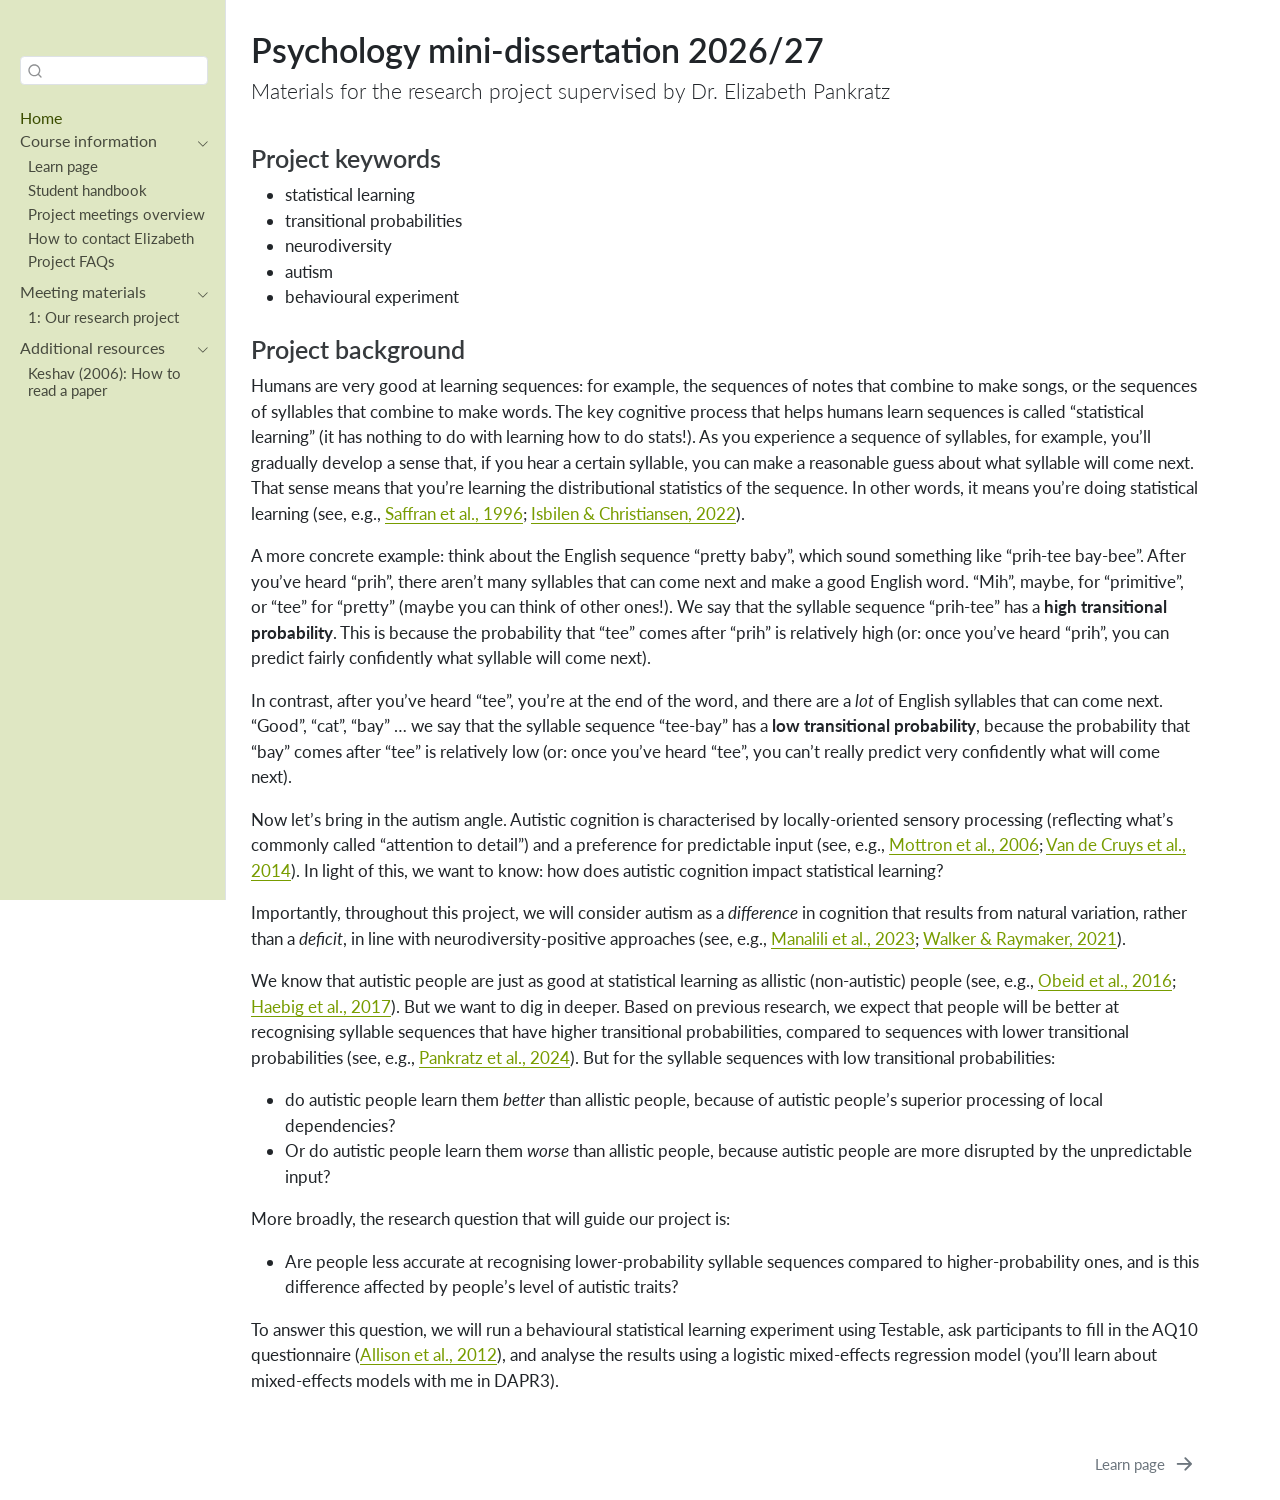
==== commit 7c1b32f5: "update with meeting 1 experiment" ====
--- a/docs/index.html
+++ b/docs/index.html
@@ -182,13 +182,7 @@
           <li class="sidebar-item">
   <div class="sidebar-item-container"> 
   <a href="https://dl.acm.org/doi/10.1145/1273445.1273458" class="sidebar-item-text sidebar-link" target="_blank">
- <span class="menu-text">How to read a paper (Keshav, 2006)</span></a>
-  </div>
-</li>
-          <li class="sidebar-item">
-  <div class="sidebar-item-container"> 
-  <a href="https://elizabethpankratz.github.io/posts/01-phd-litreview/" class="sidebar-item-text sidebar-link" target="_blank">
- <span class="menu-text">Synthesis matrix input with Google/MS Forms</span></a>
+ <span class="menu-text">Keshav (2006): How to read a paper</span></a>
   </div>
 </li>
       </ul>
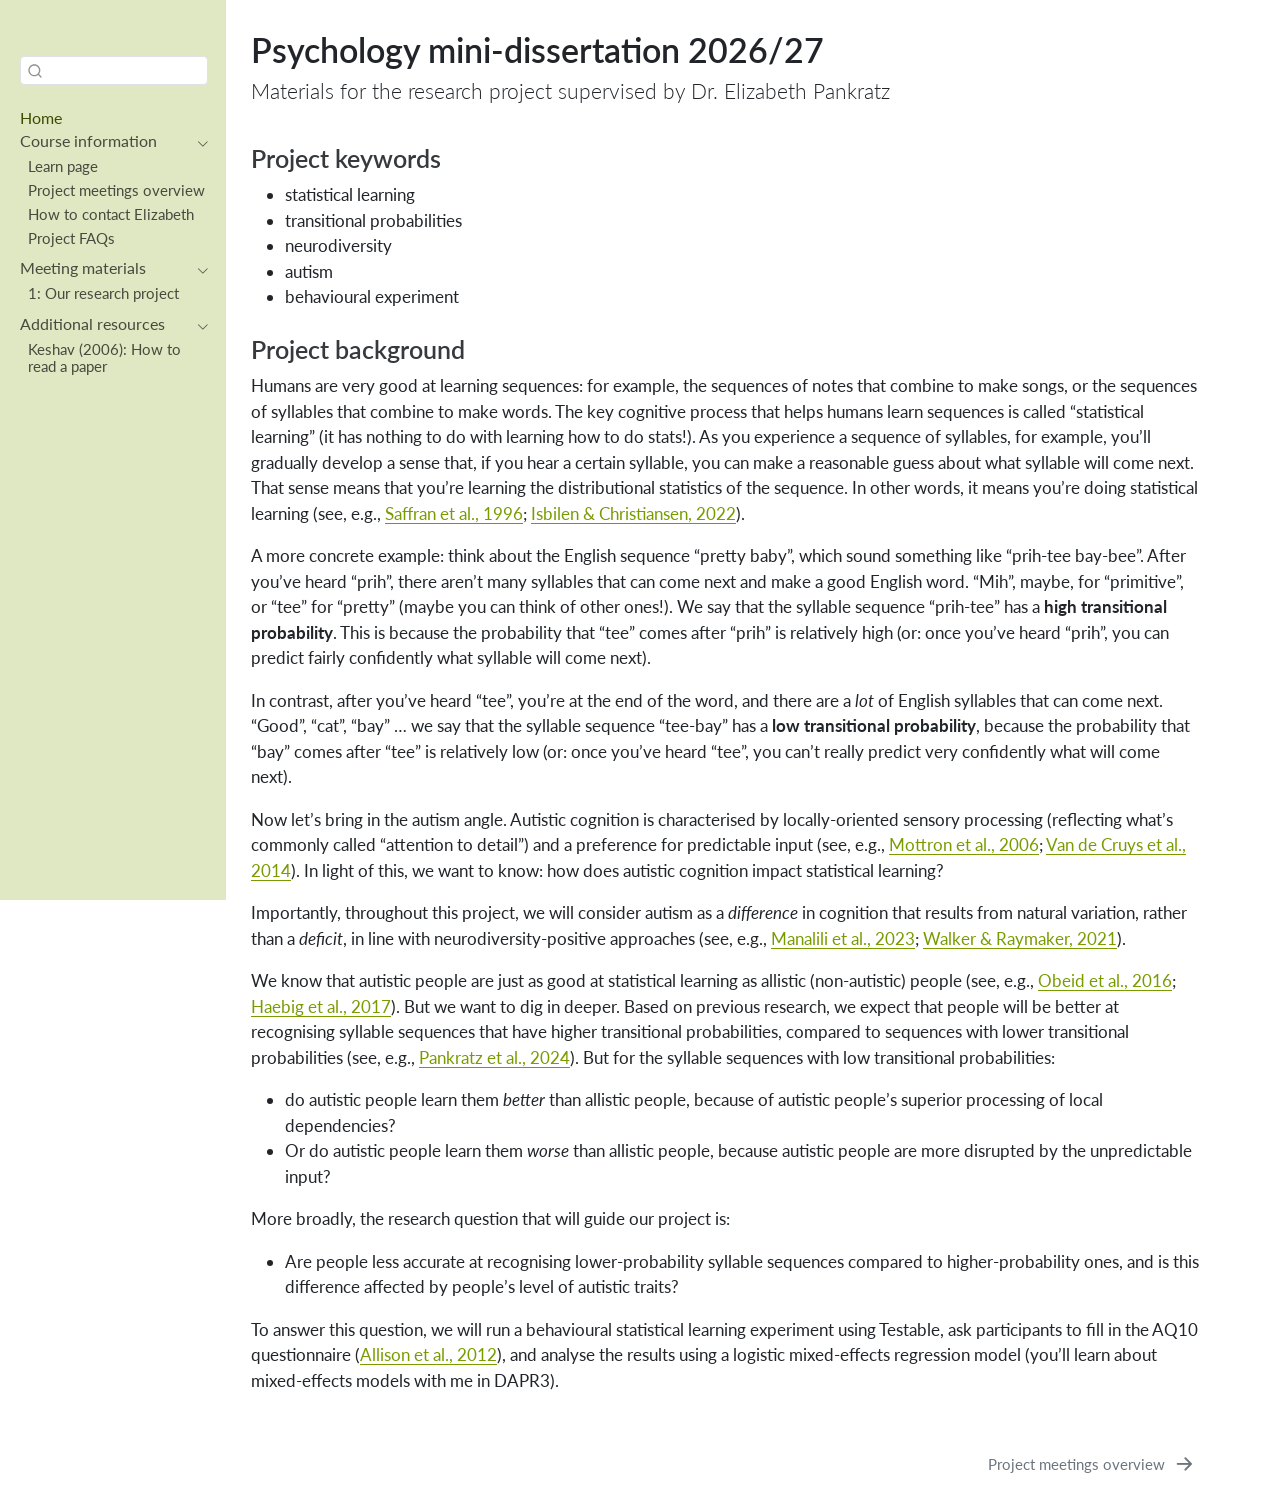
==== commit b5a8099b: "update Learn link" ====
--- a/docs/index.html
+++ b/docs/index.html
@@ -29,7 +29,7 @@
 <script src="site_libs/quarto-search/fuse.min.js"></script>
 <script src="site_libs/quarto-search/quarto-search.js"></script>
 <meta name="quarto:offset" content="./">
-<link href="./TODO" rel="next">
+<link href="./info/sched.html" rel="next">
 <script src="site_libs/quarto-html/quarto.js" type="module"></script>
 <script src="site_libs/quarto-html/tabsets/tabsets.js" type="module"></script>
 <script src="site_libs/quarto-html/axe/axe-check.js" type="module"></script>
@@ -123,14 +123,8 @@
       <ul id="quarto-sidebar-section-1" class="collapse list-unstyled sidebar-section depth1 show">  
           <li class="sidebar-item">
   <div class="sidebar-item-container"> 
-  <a href="./TODO" class="sidebar-item-text sidebar-link" target="_blank">
+  <a href="https://www.learn.ed.ac.uk/ultra/courses/_133534_1/outline" class="sidebar-item-text sidebar-link" target="_blank">
  <span class="menu-text">Learn page</span></a>
-  </div>
-</li>
-          <li class="sidebar-item">
-  <div class="sidebar-item-container"> 
-  <a href="./TODO" class="sidebar-item-text sidebar-link" target="_blank">
- <span class="menu-text">Student handbook</span></a>
   </div>
 </li>
           <li class="sidebar-item">
@@ -664,8 +658,8 @@
   <div class="nav-page nav-page-previous">
   </div>
   <div class="nav-page nav-page-next">
-      <a href="./TODO" class="pagination-link" aria-label="Learn page">
-        <span class="nav-page-text">Learn page</span> <i class="bi bi-arrow-right-short"></i>
+      <a href="./info/sched.html" class="pagination-link" aria-label="Project meetings overview">
+        <span class="nav-page-text">Project meetings overview</span> <i class="bi bi-arrow-right-short"></i>
       </a>
   </div>
 </nav>
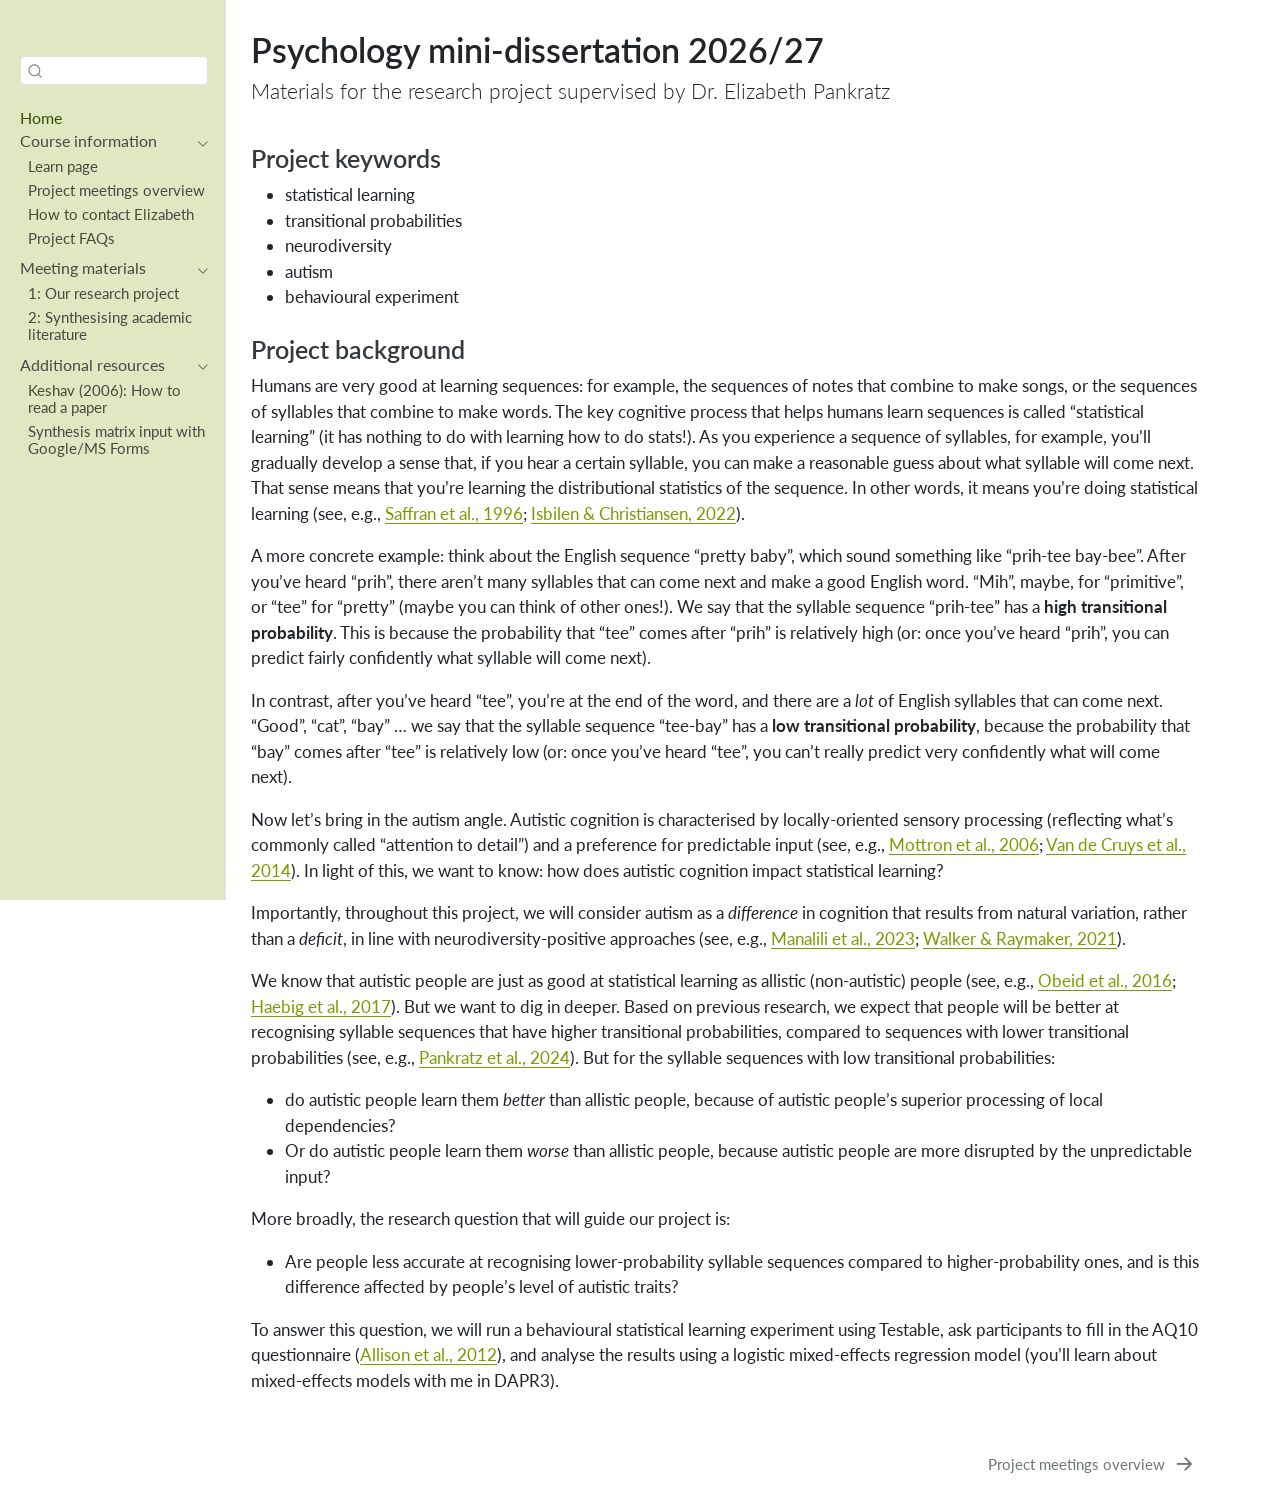
==== commit ed23566d: "add meeting 2" ====
--- a/docs/index.html
+++ b/docs/index.html
@@ -162,6 +162,12 @@
  <span class="menu-text">1: Our research project</span></a>
   </div>
 </li>
+          <li class="sidebar-item">
+  <div class="sidebar-item-container"> 
+  <a href="./meetings/2.html" class="sidebar-item-text sidebar-link">
+ <span class="menu-text">2: Synthesising academic literature</span></a>
+  </div>
+</li>
       </ul>
   </li>
         <li class="sidebar-item sidebar-item-section">
@@ -177,6 +183,12 @@
   <div class="sidebar-item-container"> 
   <a href="https://dl.acm.org/doi/10.1145/1273445.1273458" class="sidebar-item-text sidebar-link" target="_blank">
  <span class="menu-text">Keshav (2006): How to read a paper</span></a>
+  </div>
+</li>
+          <li class="sidebar-item">
+  <div class="sidebar-item-container"> 
+  <a href="https://elizabethpankratz.github.io/posts/01-phd-litreview/" class="sidebar-item-text sidebar-link" target="_blank">
+ <span class="menu-text">Synthesis matrix input with Google/MS Forms</span></a>
   </div>
 </li>
       </ul>
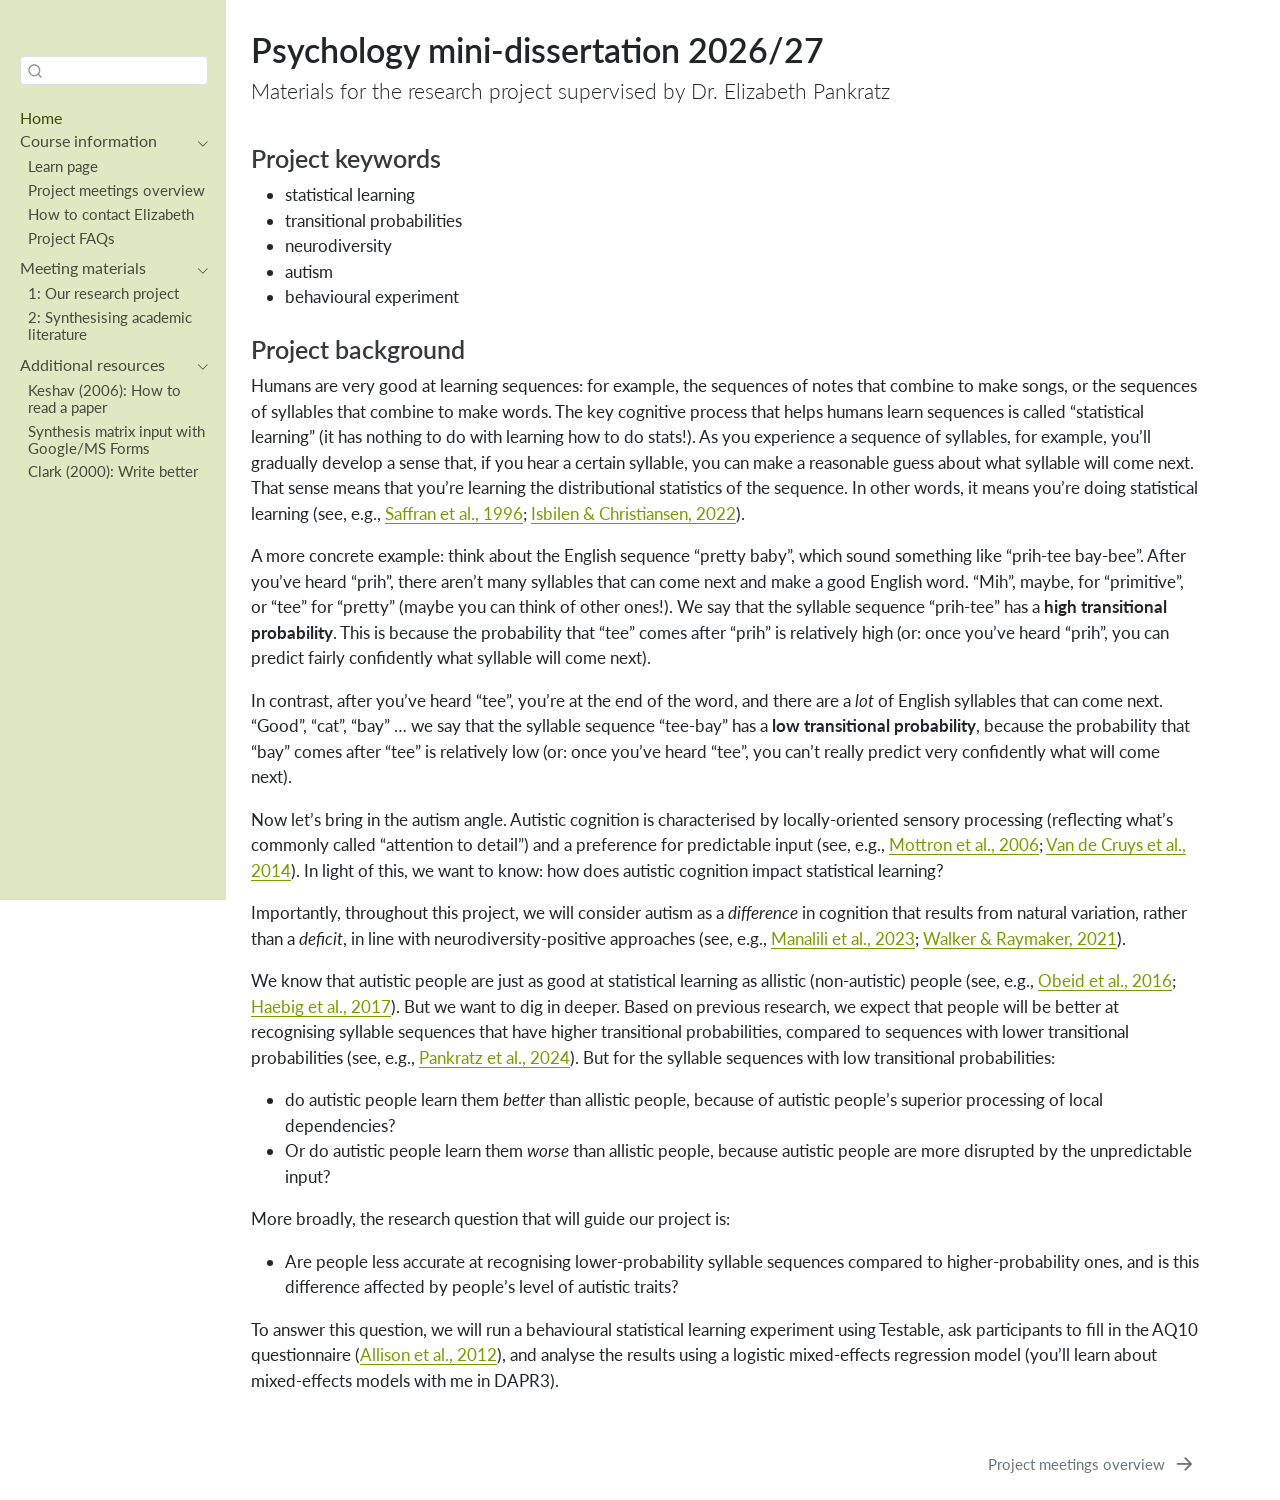
==== commit 50b1ed0a: "add clark article on writing" ====
--- a/docs/index.html
+++ b/docs/index.html
@@ -189,6 +189,12 @@
   <div class="sidebar-item-container"> 
   <a href="https://elizabethpankratz.github.io/posts/01-phd-litreview/" class="sidebar-item-text sidebar-link" target="_blank">
  <span class="menu-text">Synthesis matrix input with Google/MS Forms</span></a>
+  </div>
+</li>
+          <li class="sidebar-item">
+  <div class="sidebar-item-container"> 
+  <a href="./resources/hh_clark_writebetter.pdf" class="sidebar-item-text sidebar-link" target="_blank">
+ <span class="menu-text">Clark (2000): Write better</span></a>
   </div>
 </li>
       </ul>
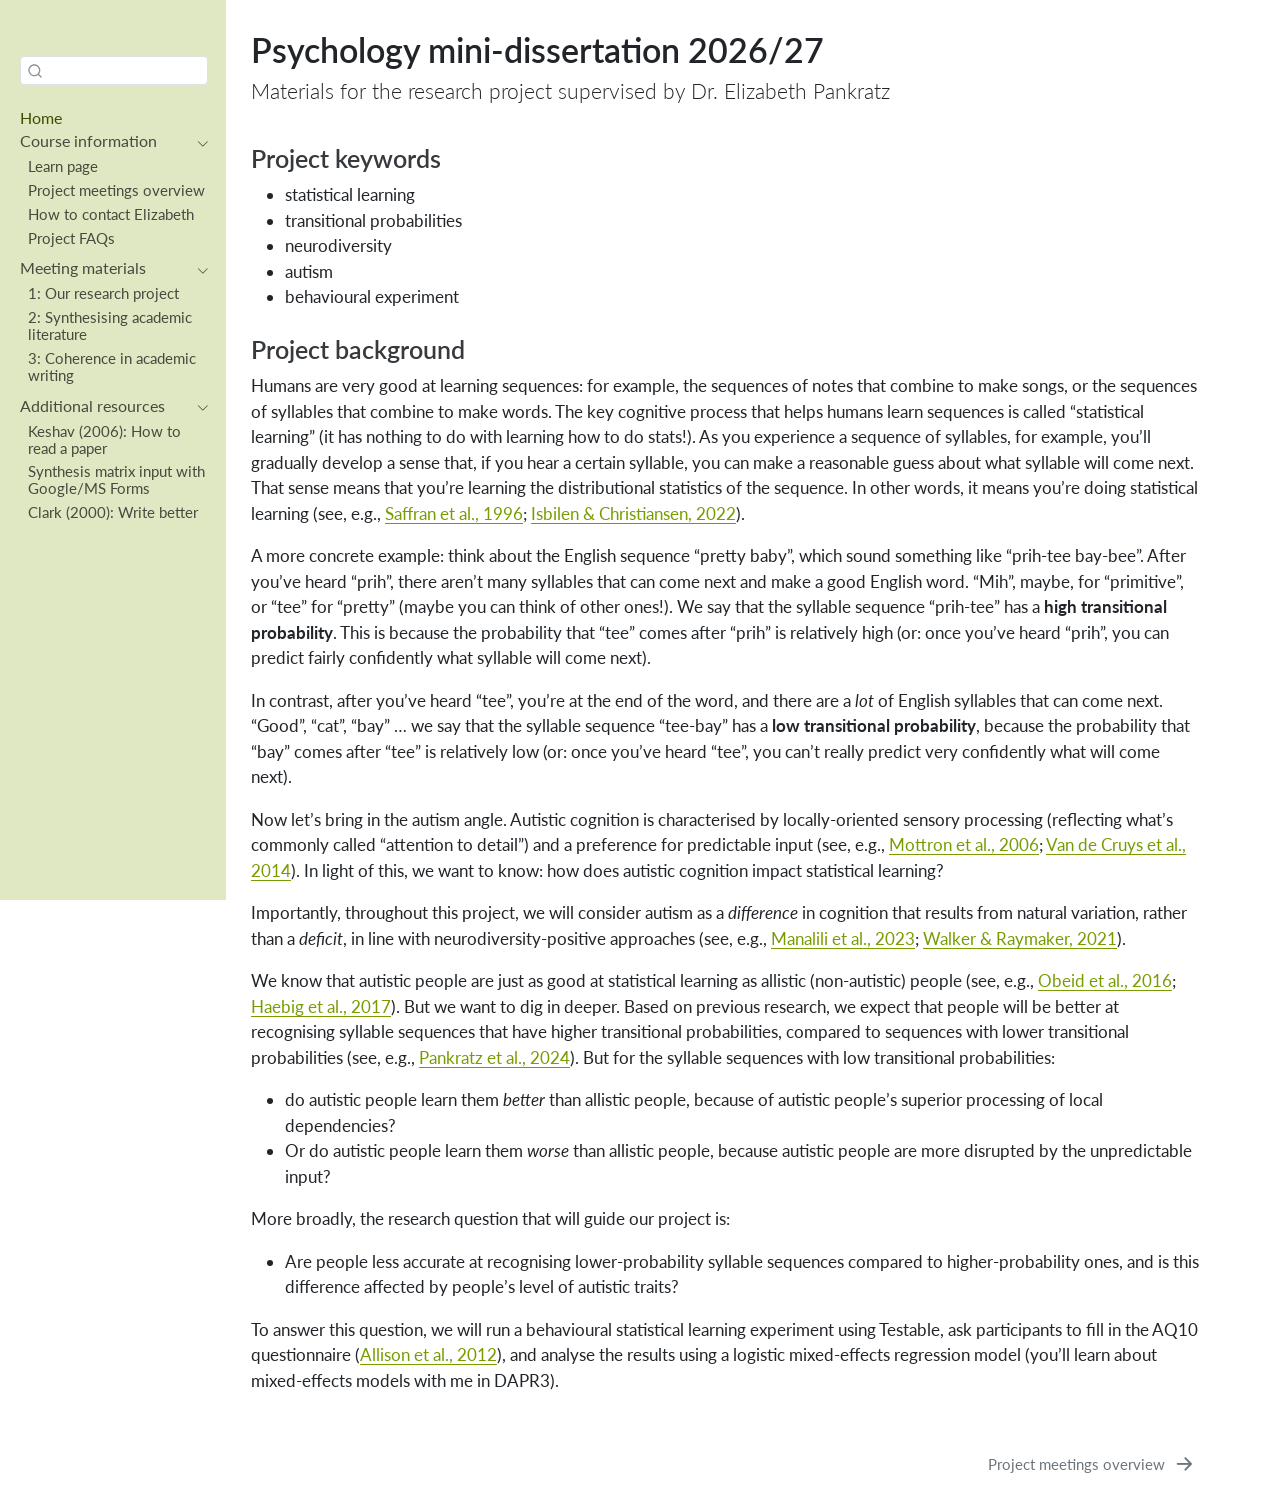
==== commit 4c97232a: "add meeting 3 materials" ====
--- a/docs/index.html
+++ b/docs/index.html
@@ -166,6 +166,12 @@
   <div class="sidebar-item-container"> 
   <a href="./meetings/2.html" class="sidebar-item-text sidebar-link">
  <span class="menu-text">2: Synthesising academic literature</span></a>
+  </div>
+</li>
+          <li class="sidebar-item">
+  <div class="sidebar-item-container"> 
+  <a href="./meetings/3.html" class="sidebar-item-text sidebar-link">
+ <span class="menu-text">3: Coherence in academic writing</span></a>
   </div>
 </li>
       </ul>
